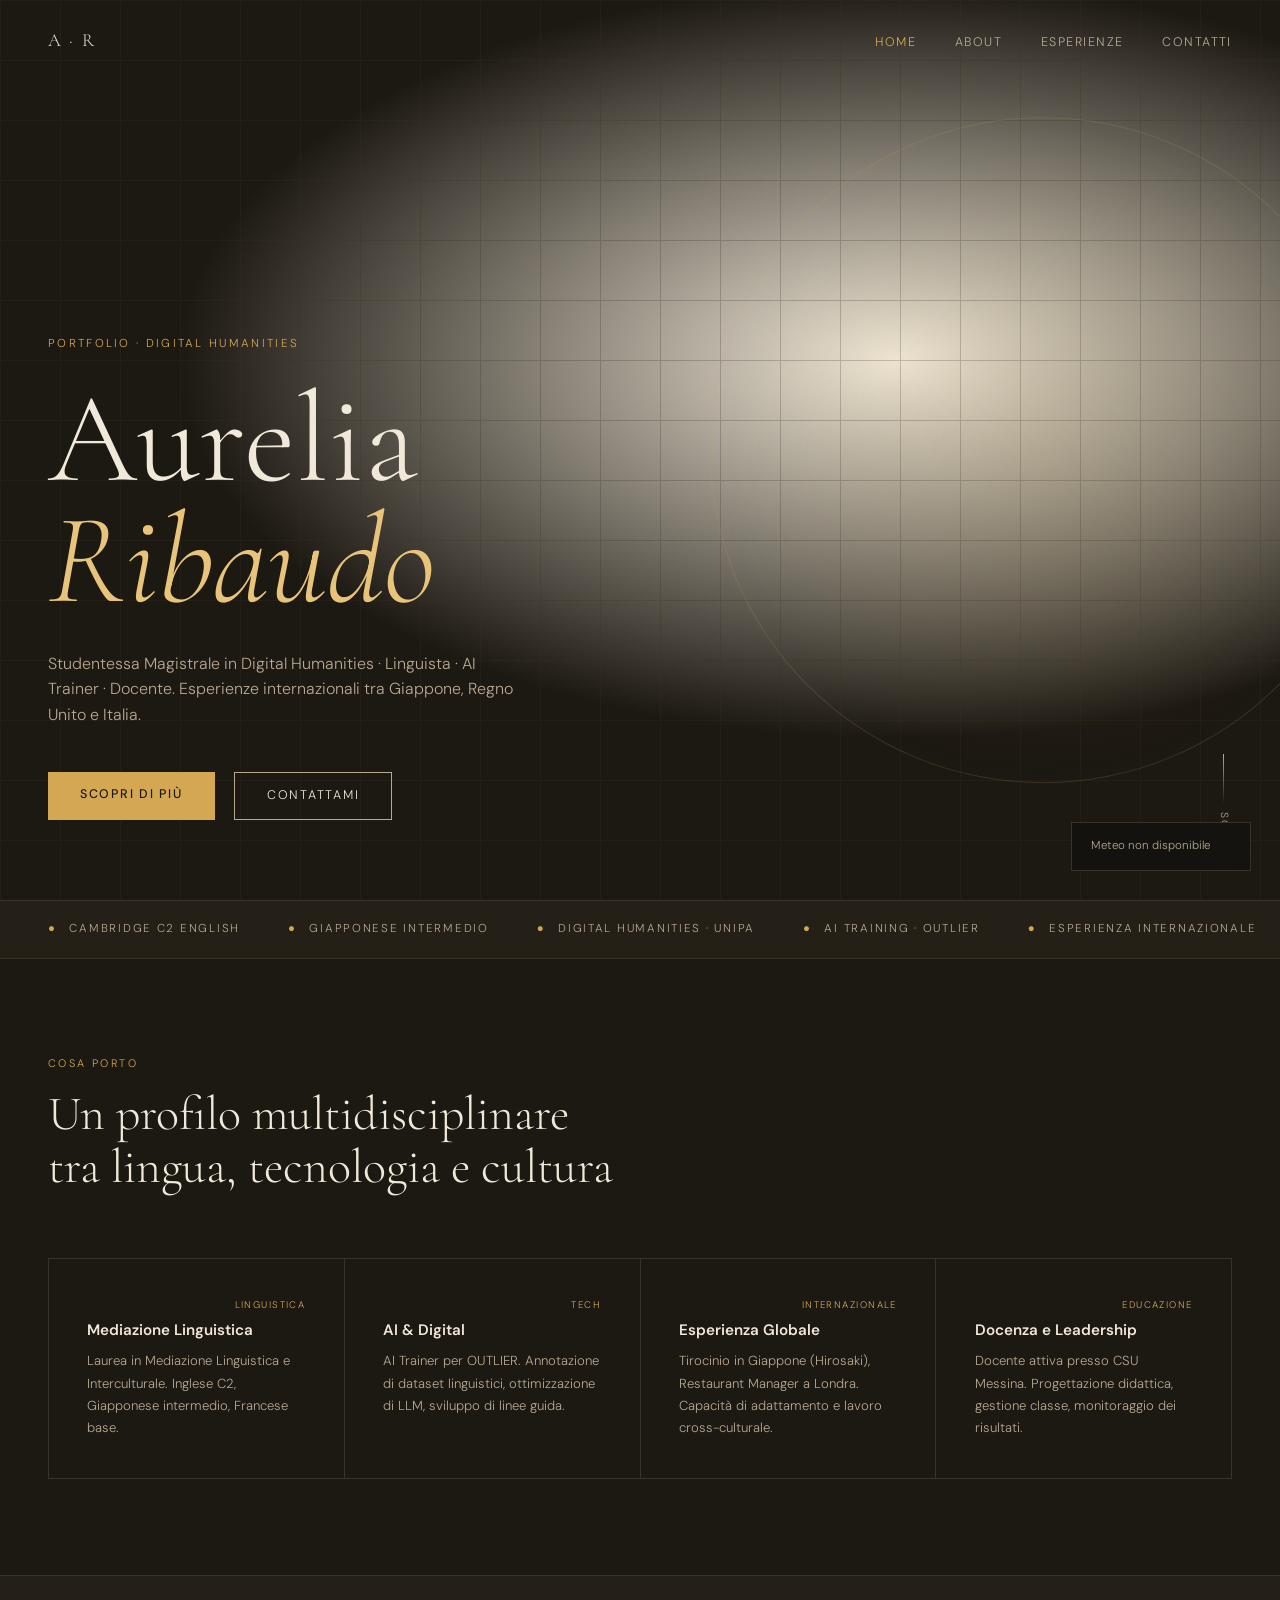
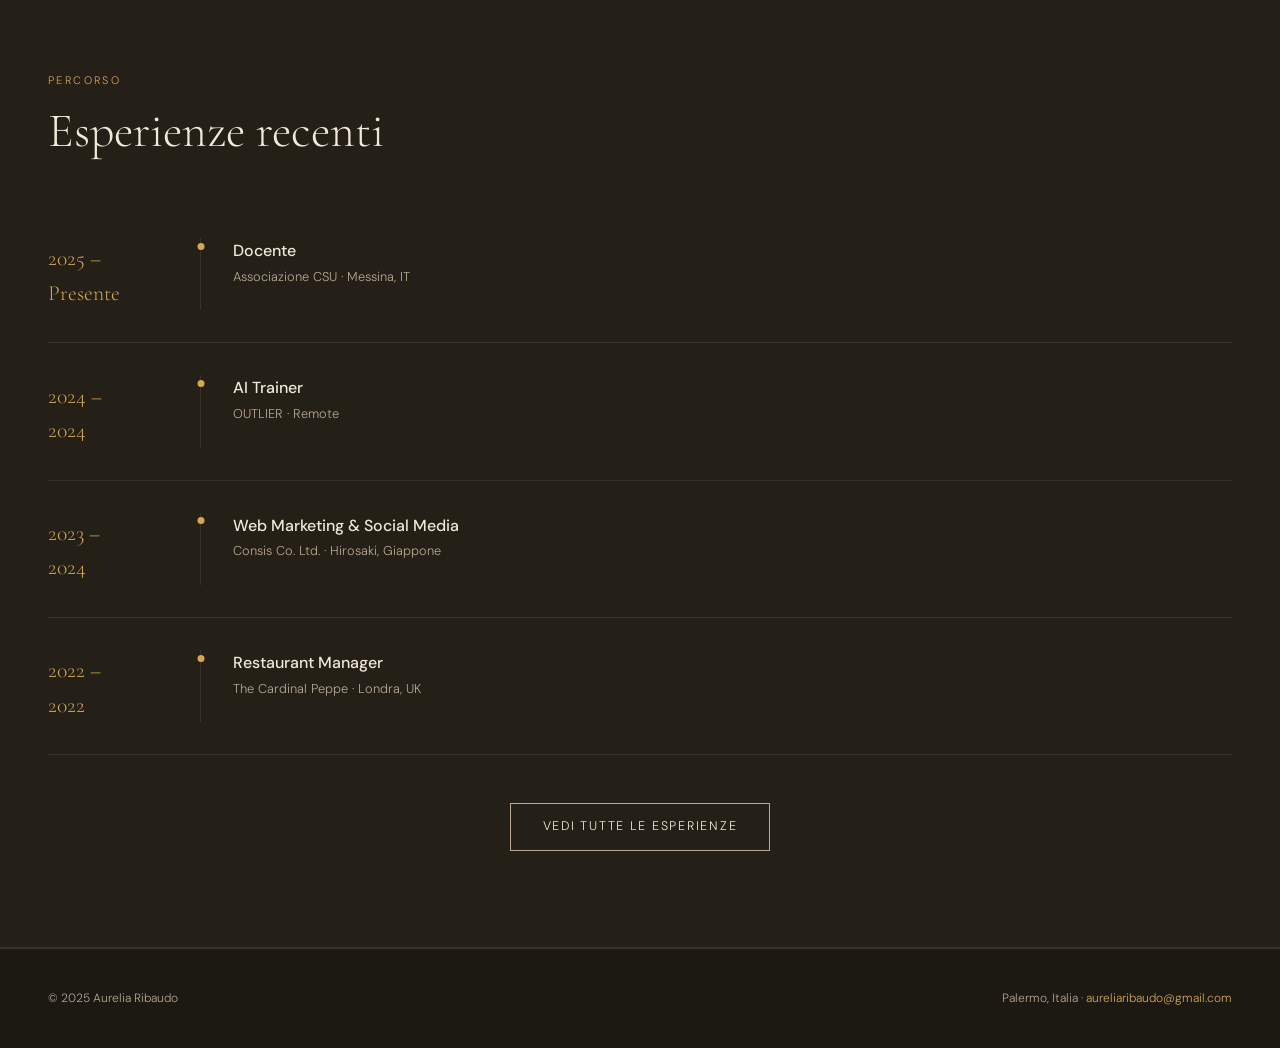
==== index.html @ a0e63a93 "Add files via upload" ====
<!DOCTYPE html>
<html lang="it">
<head>
  <meta charset="UTF-8" />
  <meta name="viewport" content="width=device-width, initial-scale=1.0" />
  <title>Aurelia Ribaudo — Portfolio</title>
  <link rel="preconnect" href="https://fonts.googleapis.com" />
  <link rel="preconnect" href="https://fonts.gstatic.com" crossorigin />
  <link href="https://fonts.googleapis.com/css2?family=Cormorant+Garamond:ital,wght@0,300;0,400;0,600;1,300;1,400&family=DM+Sans:wght@300;400;500&display=swap" rel="stylesheet" />
  <link rel="stylesheet" href="css/global.css" />
  <link rel="stylesheet" href="css/index.css" />
</head>
<body>

<!-- NAV -->
<nav id="main-nav">
  <a href="index.html" class="nav-logo">A · R</a>
  <ul class="nav-links">
    <li><a href="index.html" class="active">Home</a></li>
    <li><a href="about.html">About</a></li>
    <li><a href="projects.html">Esperienze</a></li>
    <li><a href="contact.html">Contatti</a></li>
  </ul>
</nav>

<!-- WEATHER WIDGET -->
<div id="weather-widget"></div>

<!-- HERO -->
<section class="hero">
  <div class="hero-bg"></div>
  <div class="hero-grid"></div>
  <div class="hero-circle"></div>
  <div class="hero-content">
    <p class="hero-tag">Portfolio · Digital Humanities</p>
    <h1 class="hero-name">Aurelia<br /><em>Ribaudo</em></h1>
    <p class="hero-sub">Studentessa Magistrale in Digital Humanities · Linguista · AI Trainer · Docente. Esperienze internazionali tra Giappone, Regno Unito e Italia.</p>
    <div class="hero-cta">
      <a href="about.html" class="btn btn-primary">Scopri di più</a>
      <a href="contact.html" class="btn btn-outline">Contattami</a>
    </div>
  </div>
  <div class="hero-scroll">
    <div class="scroll-line"></div>
    <span>Scroll</span>
  </div>
</section>

<!-- STRIP -->
<div class="strip">
  <p class="strip-item"><span>●</span> Cambridge C2 English</p>
  <p class="strip-item"><span>●</span> Giapponese Intermedio</p>
  <p class="strip-item"><span>●</span> Digital Humanities · UniPa</p>
  <p class="strip-item"><span>●</span> AI Training · OUTLIER</p>
  <p class="strip-item"><span>●</span> Esperienza Internazionale</p>
  <p class="strip-item"><span>●</span> Web Marketing · Giappone</p>
</div>

<!-- FEATURES -->
<section class="features-section">
  <div class="features">
    <p class="section-label">Cosa porto</p>
    <h2 class="section-title">Un profilo multidisciplinare<br />tra lingua, tecnologia e cultura</h2>
    <div class="features-grid">
      <div class="feature-card">
        <p class="feature-num"></p>
        <p class="feature-tag">Linguistica</p>
        <h3 class="feature-title">Mediazione Linguistica</h3>
        <p class="feature-text">Laurea in Mediazione Linguistica e Interculturale. Inglese C2, Giapponese intermedio, Francese base.</p>
      </div>
      <div class="feature-card">
        <p class="feature-num"></p>
        <p class="feature-tag">Tech</p>
        <h3 class="feature-title">AI &amp; Digital</h3>
        <p class="feature-text">AI Trainer per OUTLIER. Annotazione di dataset linguistici, ottimizzazione di LLM, sviluppo di linee guida.</p>
      </div>
      <div class="feature-card">
        <p class="feature-num"></p>
        <p class="feature-tag">Internazionale</p>
        <h3 class="feature-title">Esperienza Globale</h3>
        <p class="feature-text">Tirocinio in Giappone (Hirosaki), Restaurant Manager a Londra. Capacità di adattamento e lavoro cross-culturale.</p>
      </div>
      <div class="feature-card">
        <p class="feature-num"></p>
        <p class="feature-tag">Educazione</p>
        <h3 class="feature-title">Docenza e Leadership</h3>
        <p class="feature-text">Docente attiva presso CSU Messina. Progettazione didattica, gestione classe, monitoraggio dei risultati.</p>
      </div>
    </div>
  </div>
</section>

<!-- TIMELINE PREVIEW -->
<section class="timeline-section">
  <div class="timeline-preview">
    <p class="section-label">Percorso</p>
    <h2 class="section-title">Esperienze recenti</h2>
    <div class="timeline-items">
      <div class="tl-item">
        <p class="tl-date">2025 –<br />Presente</p>
        <div class="tl-line"></div>
        <div class="tl-body">
          <p class="tl-role">Docente</p>
          <p class="tl-company">Associazione CSU · Messina, IT</p>
        </div>
      </div>
      <div class="tl-item">
        <p class="tl-date">2024 –<br />2024</p>
        <div class="tl-line"></div>
        <div class="tl-body">
          <p class="tl-role">AI Trainer</p>
          <p class="tl-company">OUTLIER · Remote</p>
        </div>
      </div>
      <div class="tl-item">
        <p class="tl-date">2023 –<br />2024</p>
        <div class="tl-line"></div>
        <div class="tl-body">
          <p class="tl-role">Web Marketing &amp; Social Media</p>
          <p class="tl-company">Consis Co. Ltd. · Hirosaki, Giappone</p>
        </div>
      </div>
      <div class="tl-item">
        <p class="tl-date">2022 –<br />2022</p>
        <div class="tl-line"></div>
        <div class="tl-body">
          <p class="tl-role">Restaurant Manager</p>
          <p class="tl-company">The Cardinal Peppe · Londra, UK</p>
        </div>
      </div>
    </div>
    <div class="cta-center">
      <a href="projects.html" class="btn btn-outline">Vedi tutte le esperienze</a>
    </div>
  </div>
</section>

<!-- FOOTER -->
<footer>
  <span>© 2025 Aurelia Ribaudo</span>
  <span>Palermo, Italia · <a href="mailto:aureliaribaudo@gmail.com">aureliaribaudo@gmail.com</a></span>
</footer>

<script src="js/nav.js"></script>
<script src="js/weather.js"></script>
<script src="js/index.js"></script>
</body>
</html>
---- css/global.css ----
/* ── RESET & ROOT ── */
*, *::before, *::after { box-sizing: border-box; margin: 0; padding: 0; }

:root {
  --bg:          #1c1812;          /* sfondo bruno scuro ma non nero */
  --surface:     #241f17;          /* superfici leggermente più chiare */
  --border:      #3a3228;          /* bordi visibili */
  --cream:       #f0e8d8;          /* testo principale: crema chiara, alto contrasto */
  --muted:       #b8a890;          /* testo secondario: leggibile, non troppo fioco */
  --gold:        #d4a853;          /* accento oro vivo */
  --gold-light:  #e8c47a;          /* accento dorato più luminoso */
}

html { scroll-behavior: smooth; }

body {
  background: var(--bg);
  color: var(--cream);
  font-family: 'DM Sans', sans-serif;
  font-weight: 300;
  line-height: 1.6;
  overflow-x: hidden;
}

/* ── NAV ── */
nav {
  position: fixed; top: 0; left: 0; width: 100%; z-index: 100;
  display: flex; align-items: center; justify-content: space-between;
  padding: 1.6rem 3rem;
  border-bottom: 1px solid transparent;
  transition: border-color .4s, background .4s;
}
nav.scrolled {
  background: rgba(12,11,9,.92);
  backdrop-filter: blur(12px);
  border-color: var(--border);
}
nav.solid {
  background: rgba(12,11,9,.92);
  backdrop-filter: blur(12px);
  border-color: var(--border);
}
.nav-logo {
  font-family: 'Cormorant Garamond', serif;
  font-size: 1.15rem; font-weight: 300;
  letter-spacing: .12em; color: var(--cream);
  text-decoration: none;
}
.nav-links { display: flex; gap: 2.4rem; list-style: none; }
.nav-links a {
  color: var(--muted); text-decoration: none;
  font-size: .78rem; letter-spacing: .12em; text-transform: uppercase;
  transition: color .3s;
}
.nav-links a:hover, .nav-links a.active { color: var(--gold); }

/* ── PAGE HEADER ── */
.page-header {
  padding: 9rem 3rem 4rem;
  border-bottom: 1px solid var(--border);
  position: relative; overflow: hidden;
}
.page-header::before {
  position: absolute; right: -1rem; top: 50%; transform: translateY(-50%);
  font-family: 'Cormorant Garamond', serif; font-size: 14vw; font-weight: 300;
  color: #c4a35a06; line-height: 1; pointer-events: none; white-space: nowrap;
}
.label {
  font-size: .68rem; letter-spacing: .22em;
  text-transform: uppercase; color: var(--gold); margin-bottom: 1rem;
}
.page-header h1 {
  font-family: 'Cormorant Garamond', serif;
  font-size: clamp(2.5rem, 7vw, 5.5rem);
  font-weight: 300; line-height: 1.05;
}
.page-header h1 em { font-style: italic; color: var(--gold-light); }
.page-header p { margin-top: 1rem; font-size: .95rem; color: var(--muted); max-width: 480px; }

/* ── SHARED SECTION UTILS ── */
.section-label {
  font-size: .68rem; letter-spacing: .22em;
  text-transform: uppercase; color: var(--gold); margin-bottom: 1rem;
}
.section-title {
  font-family: 'Cormorant Garamond', serif;
  font-size: clamp(1.8rem, 4vw, 3rem);
  font-weight: 300; line-height: 1.1;
}

/* ── BUTTONS ── */
.btn {
  display: inline-block; text-decoration: none;
  padding: .8rem 2rem; font-size: .78rem;
  letter-spacing: .14em; text-transform: uppercase;
  transition: all .3s;
}
.btn-primary { background: var(--gold); color: var(--bg); font-weight: 500; }
.btn-primary:hover { background: var(--gold-light); }
.btn-outline { border: 1px solid var(--muted); color: var(--cream); }
.btn-outline:hover { border-color: var(--gold); color: var(--gold); }

/* ── FOOTER ── */
footer {
  border-top: 1px solid var(--border);
  padding: 2.5rem 3rem;
  display: flex; justify-content: space-between; align-items: center;
  font-size: .75rem; color: var(--muted);
}
footer a { color: var(--gold); text-decoration: none; }

/* ── ANIMATE UTILITY ── */
.animate {
  opacity: 0; transform: translateY(20px);
  transition: opacity .7s, transform .7s;
}
.animate.visible { opacity: 1; transform: translateY(0); }

/* ── WEATHER WIDGET ── */
#weather-widget {
  position: fixed; bottom: 1.8rem; right: 1.8rem; z-index: 200;
  background: rgba(20, 19, 16, .92);
  backdrop-filter: blur(14px);
  border: 1px solid var(--border);
  padding: .9rem 1.2rem;
  display: flex; align-items: center; gap: .9rem;
  min-width: 180px;
  opacity: 0; transform: translateY(10px);
  transition: opacity .5s, transform .5s, border-color .3s;
  cursor: default;
}
#weather-widget.loaded { opacity: 1; transform: translateY(0); }
#weather-widget:hover { border-color: var(--gold); }
.weather-icon { font-size: 1.5rem; line-height: 1; flex-shrink: 0; }
.weather-body { display: flex; flex-direction: column; gap: .05rem; }
.weather-temp {
  font-family: 'Cormorant Garamond', serif;
  font-size: 1.3rem; font-weight: 300; color: var(--cream); line-height: 1;
}
.weather-desc {
  font-size: .68rem; letter-spacing: .08em; text-transform: uppercase;
  color: var(--muted);
}
.weather-loc {
  font-size: .65rem; color: #cfcecb; letter-spacing: .06em;
}
.weather-error { font-size: .72rem; color: var(--muted); }

/* ── ANIMATIONS ── */
@keyframes fadeUp { from { opacity: 0; transform: translateY(24px); } to { opacity: 1; transform: translateY(0); } }
@keyframes fadeIn { from { opacity: 0; } to { opacity: 1; } }
@keyframes pulse { 0%,100% { opacity: 1; } 50% { opacity: .3; } }

/* ── RESPONSIVE ── */
@media (max-width: 768px) {
  nav { padding: 1.2rem 1.5rem; }
  .page-header { padding: 7rem 1.5rem 3rem; }
  footer { flex-direction: column; gap: 1rem; text-align: center; padding: 2rem 1.5rem; }
  #weather-widget { bottom: 1rem; right: 1rem; padding: .7rem .9rem; min-width: 0; }
}
---- css/index.css ----
/* ── VARIABILI PALETTE MEDIA (beige scuro / contrasto alto) ── */
:root {
  --bg:          #1c1812;          /* sfondo bruno scuro ma non nero */
  --surface:     #241f17;          /* superfici leggermente più chiare */
  --border:      #3a3228;          /* bordi visibili */
  --cream:       #f0e8d8;          /* testo principale: crema chiara, alto contrasto */
  --muted:       #b8a890;          /* testo secondario: leggibile, non troppo fioco */
  --gold:        #d4a853;          /* accento oro vivo */
  --gold-light:  #e8c47a;          /* accento dorato più luminoso */
}
/* ── HERO ── */
.hero {
  min-height: 100vh;
  display: flex; flex-direction: column; justify-content: flex-end;
  padding: 0 3rem 5rem;
  position: relative; overflow: hidden;
}
.hero-bg {
  position: absolute; inset: 0;
  background: radial-gradient(ellipse 80% 60% at 70% 40%, #f0e8d8 0%, var(--bg) 70%);
}
.hero-grid {
  position: absolute; inset: 0;
  background-image:
    linear-gradient(var(--border) 1px, transparent 1px),
    linear-gradient(90deg, var(--border) 1px, transparent 1px);
  background-size: 60px 60px;
  opacity: .25;
}
.hero-circle {
  position: absolute; right: -6rem; top: 50%; transform: translateY(-50%);
  width: 52vw; height: 52vw; max-width: 700px; max-height: 700px;
  border-radius: 50%;
  background: radial-gradient(circle, #c4a35a22 0%, transparent 70%);
  border: 1px solid #c4a35a30;
}
.hero-content { position: relative; z-index: 2; max-width: 820px; }

.hero-tag {
  display: inline-block;
  font-size: .72rem; letter-spacing: .2em; text-transform: uppercase;
  color: var(--gold); margin-bottom: 1.6rem;
  opacity: 0; animation: fadeUp .8s .2s forwards;
}
.hero-name {
  font-family: 'Cormorant Garamond', serif;
  font-size: clamp(3.5rem, 10vw, 8rem);
  font-weight: 300; line-height: .95; color: var(--cream);
  opacity: 0; animation: fadeUp .9s .4s forwards;
}
.hero-name em { font-style: italic; color: var(--gold-light); }
.hero-sub {
  margin-top: 1.8rem; font-size: 1rem; color: var(--muted); max-width: 480px;
  opacity: 0; animation: fadeUp .9s .6s forwards;
}
.hero-cta {
  margin-top: 2.8rem; display: flex; gap: 1.2rem; flex-wrap: wrap;
  opacity: 0; animation: fadeUp .9s .8s forwards;
}
.hero-scroll {
  position: absolute; bottom: 2.5rem; right: 3rem; z-index: 2;
  display: flex; flex-direction: column; align-items: center; gap: .5rem;
  opacity: 0; animation: fadeIn 1s 1.2s forwards;
}
.hero-scroll span {
  font-size: .65rem; letter-spacing: .18em; text-transform: uppercase;
  color: var(--muted); writing-mode: vertical-rl;
}
.scroll-line {
  width: 1px; height: 50px;
  background: linear-gradient(to bottom, var(--gold), transparent);
  animation: scrollPulse 2s infinite;
}
@keyframes scrollPulse { 0%,100% { opacity: .3; } 50% { opacity: 1; } }


/* ── STRIP ── */
.strip {
  border-top: 1px solid var(--border); border-bottom: 1px solid var(--border);
  padding: 1.2rem 3rem;
  display: flex; gap: 3rem; overflow: hidden;
  background: var(--surface);
}
.strip-item { white-space: nowrap; font-size: .72rem; letter-spacing: .15em; text-transform: uppercase; color: var(--muted); }
.strip-item span { color: var(--gold); margin-right: .5rem; }


/* ── FEATURES ── */
.features-section { padding: 6rem 3rem; background: var(--bg); }
.features { max-width: 1200px; margin: 0 auto; }
.features-grid {
  display: grid; grid-template-columns: repeat(auto-fit, minmax(240px, 1fr));
  gap: 1px; margin-top: 4rem;
  border: 1px solid var(--border);
  background: var(--border);  /* fa sembrare i gap come linee */
}
.feature-card {
  padding: 2.4rem;
  background: var(--bg);
  position: relative; overflow: hidden; transition: background .3s;
}
.feature-card:hover { background: var(--surface); }
.feature-num {
  font-family: 'Cormorant Garamond', serif;
  font-size: 3rem; color: #c2bcbc; font-weight: 300; line-height: 1; margin-bottom: .8rem;
}
.feature-title { font-size: .95rem; font-weight: 600; color: var(--cream); margin-bottom: .5rem;padding-top:0.5rem; }
.feature-text { font-size: .82rem; color: var(--muted); line-height: 1.7; }
.feature-tag { position: absolute; top: 2.4rem; right: 2.4rem; font-size: .6rem; letter-spacing: .15em; text-transform: uppercase; color: var(--gold); }


/* ── TIMELINE PREVIEW ── */
.timeline-section {
  padding: 6rem 3rem;
  background: var(--surface);
  border-top: 1px solid var(--border);
  border-bottom: 1px solid var(--border);
}
.timeline-preview { max-width: 1200px; margin: 0 auto; }
.timeline-items { margin-top: 3rem; }
.tl-item {
  display: grid; grid-template-columns: 120px 1px 1fr;
  gap: 0 2rem; padding: 2rem 0;
  border-bottom: 1px solid var(--border);
  opacity: 0; transform: translateX(-20px);
  transition: opacity .6s, transform .6s;
}
.tl-item.visible { opacity: 1; transform: translateX(0); }
.tl-date { font-family: 'Cormorant Garamond', serif; font-size: 1.35rem; color: var(--gold); padding-top: .2rem; }
.tl-line { background: var(--border); position: relative; }
.tl-line::before {
  content: ''; position: absolute; top: .3rem; left: 50%; transform: translateX(-50%);
  width: 7px; height: 7px; border-radius: 50%; background: var(--gold);
}
.tl-role { font-size: 1rem; font-weight: 500; color: var(--cream); }
.tl-company { font-size: .8rem; color: var(--muted); margin-top: .2rem; }
.cta-center { text-align: center; margin-top: 3rem; }


/* ── RESPONSIVE ── */
@media (max-width: 768px) {
  .hero { padding: 0 1.5rem 4rem; }
  .strip { padding: 1rem 1.5rem; }
  .features-section { padding: 4rem 1.5rem; }
  .timeline-section { padding: 4rem 1.5rem; }
  .tl-item { grid-template-columns: 80px 1px 1fr; }
}
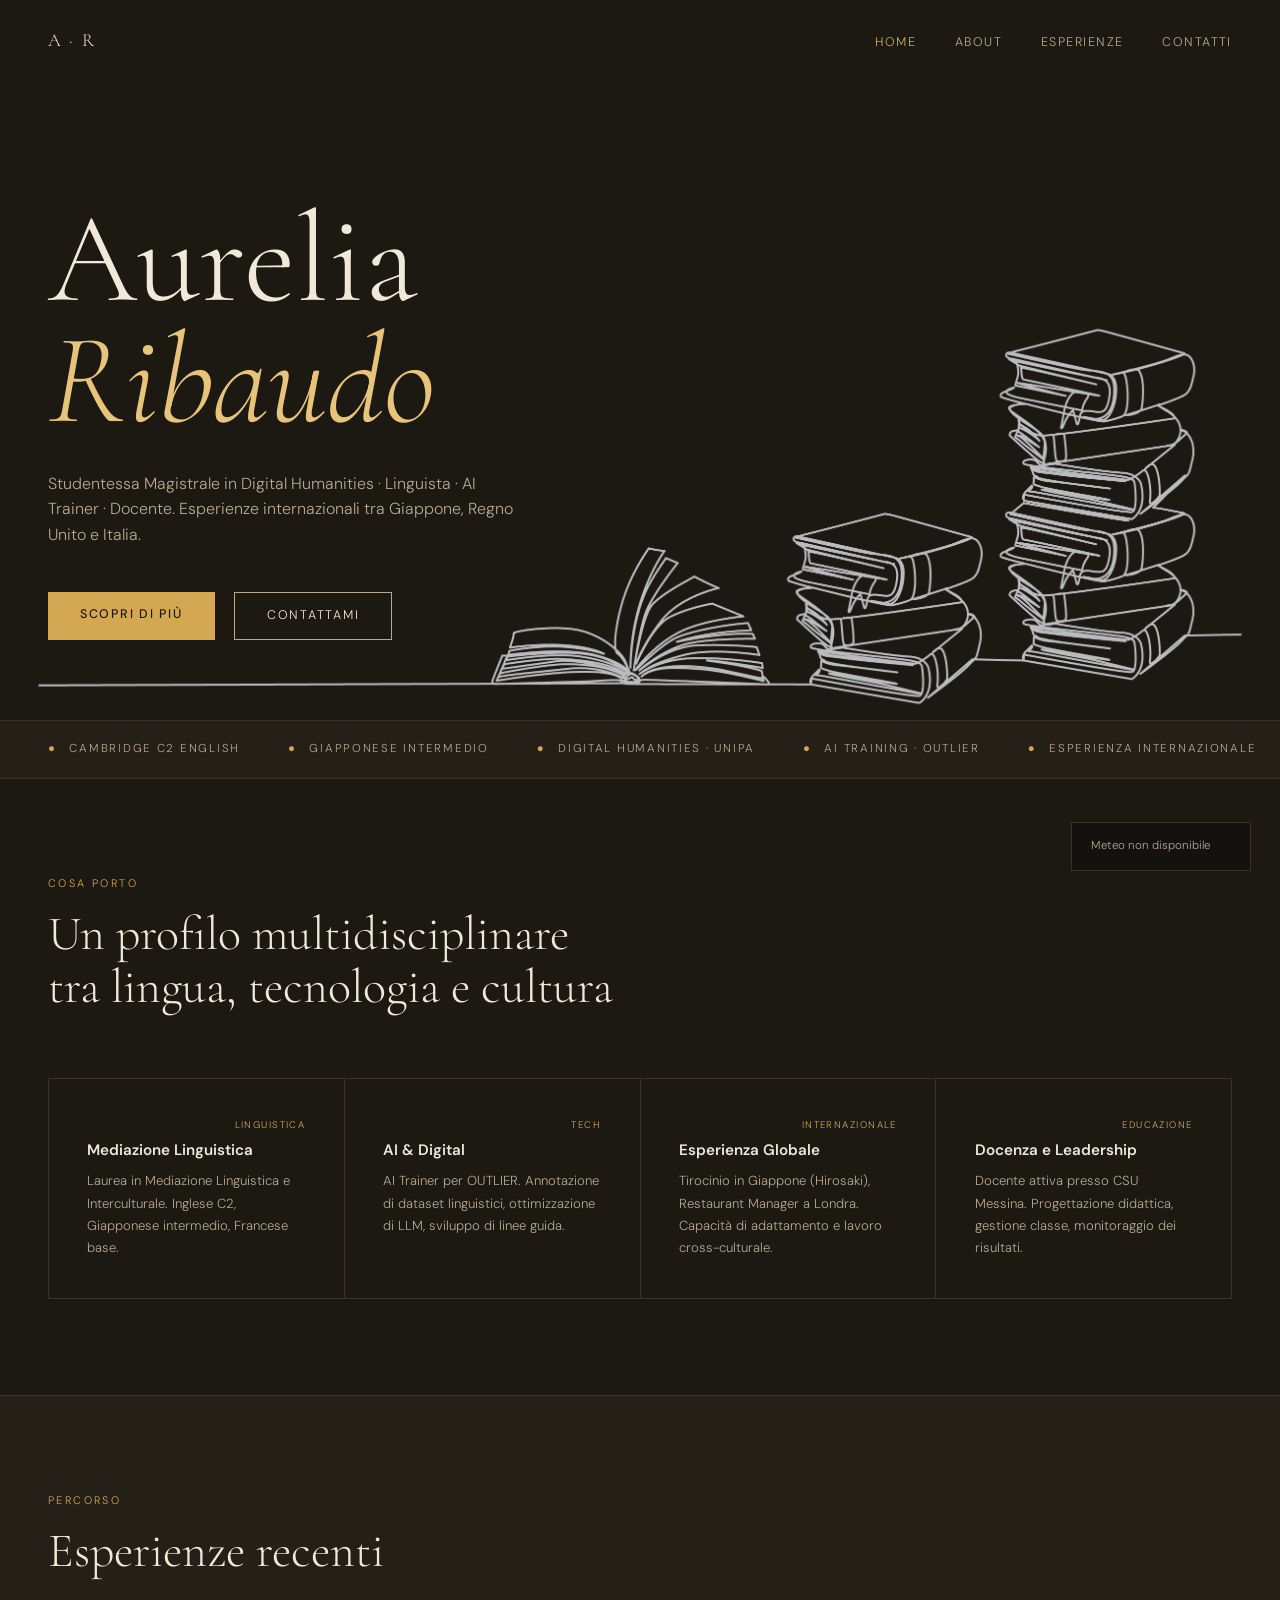
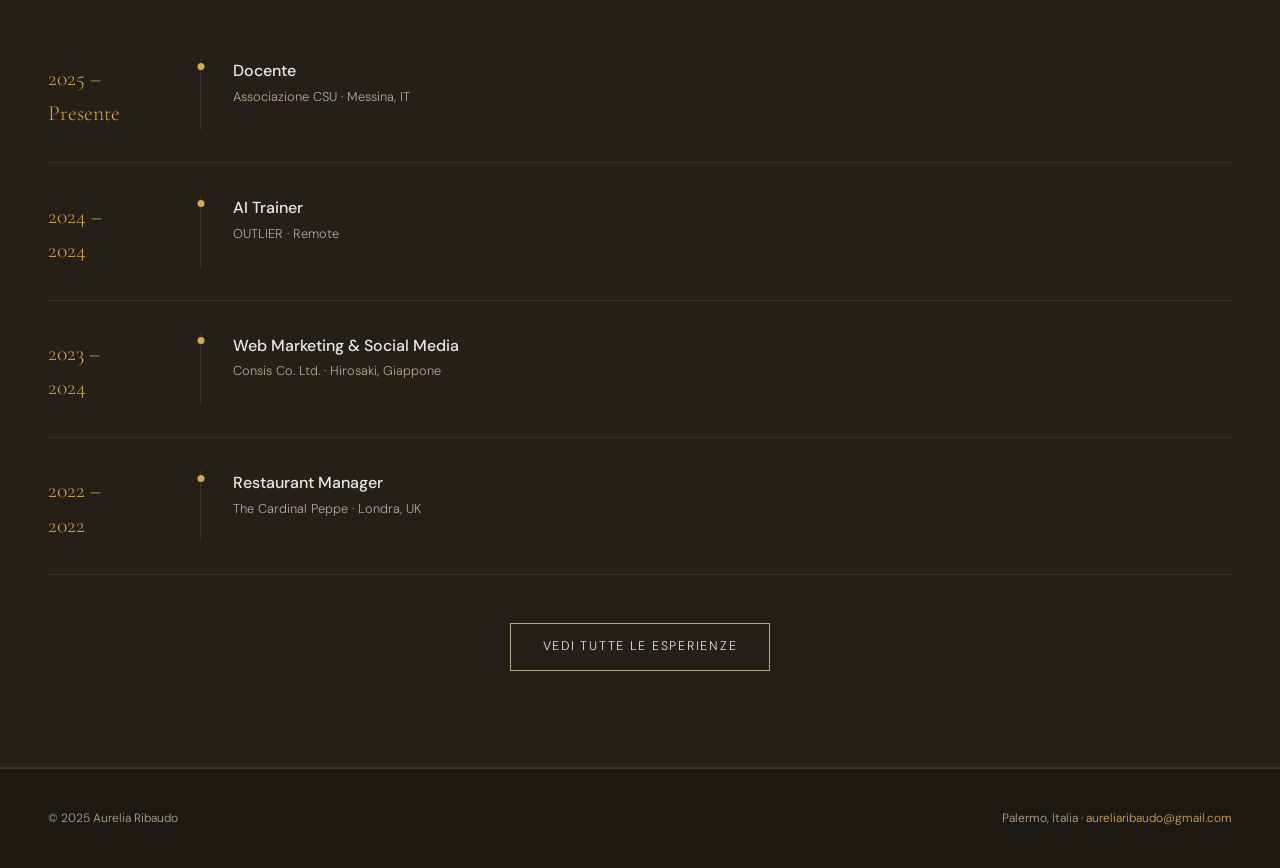
==== commit fc3a8863: "Add files via upload" ====
--- a/index.html
+++ b/index.html
@@ -3,7 +3,7 @@
 <head>
   <meta charset="UTF-8" />
   <meta name="viewport" content="width=device-width, initial-scale=1.0" />
-  <title>Aurelia Ribaudo — Portfolio</title>
+  <title>Aurelia Ribaudo — Portfolio </title>
   <link rel="preconnect" href="https://fonts.googleapis.com" />
   <link rel="preconnect" href="https://fonts.gstatic.com" crossorigin />
   <link href="https://fonts.googleapis.com/css2?family=Cormorant+Garamond:ital,wght@0,300;0,400;0,600;1,300;1,400&family=DM+Sans:wght@300;400;500&display=swap" rel="stylesheet" />
@@ -32,7 +32,6 @@
   <div class="hero-grid"></div>
   <div class="hero-circle"></div>
   <div class="hero-content">
-    <p class="hero-tag">Portfolio · Digital Humanities</p>
     <h1 class="hero-name">Aurelia<br /><em>Ribaudo</em></h1>
     <p class="hero-sub">Studentessa Magistrale in Digital Humanities · Linguista · AI Trainer · Docente. Esperienze internazionali tra Giappone, Regno Unito e Italia.</p>
     <div class="hero-cta">
@@ -40,10 +39,7 @@
       <a href="contact.html" class="btn btn-outline">Contattami</a>
     </div>
   </div>
-  <div class="hero-scroll">
-    <div class="scroll-line"></div>
-    <span>Scroll</span>
-  </div>
+  
 </section>
 
 <!-- STRIP -->
--- a/css/index.css
+++ b/css/index.css
@@ -10,30 +10,21 @@
 }
 /* ── HERO ── */
 .hero {
-  min-height: 100vh;
+  min-height: 80vh;
   display: flex; flex-direction: column; justify-content: flex-end;
   padding: 0 3rem 5rem;
   position: relative; overflow: hidden;
 }
 .hero-bg {
   position: absolute; inset: 0;
-  background: radial-gradient(ellipse 80% 60% at 70% 40%, #f0e8d8 0%, var(--bg) 70%);
+  background-image: url(../images/libri.png);
+  background-position: bottom;
+  background-size: contain;
+  background-repeat: no-repeat;
+  opacity: 0.8;
+  mix-blend-mode: difference;
 }
-.hero-grid {
-  position: absolute; inset: 0;
-  background-image:
-    linear-gradient(var(--border) 1px, transparent 1px),
-    linear-gradient(90deg, var(--border) 1px, transparent 1px);
-  background-size: 60px 60px;
-  opacity: .25;
-}
-.hero-circle {
-  position: absolute; right: -6rem; top: 50%; transform: translateY(-50%);
-  width: 52vw; height: 52vw; max-width: 700px; max-height: 700px;
-  border-radius: 50%;
-  background: radial-gradient(circle, #c4a35a22 0%, transparent 70%);
-  border: 1px solid #c4a35a30;
-}
+
 .hero-content { position: relative; z-index: 2; max-width: 820px; }
 
 .hero-tag {
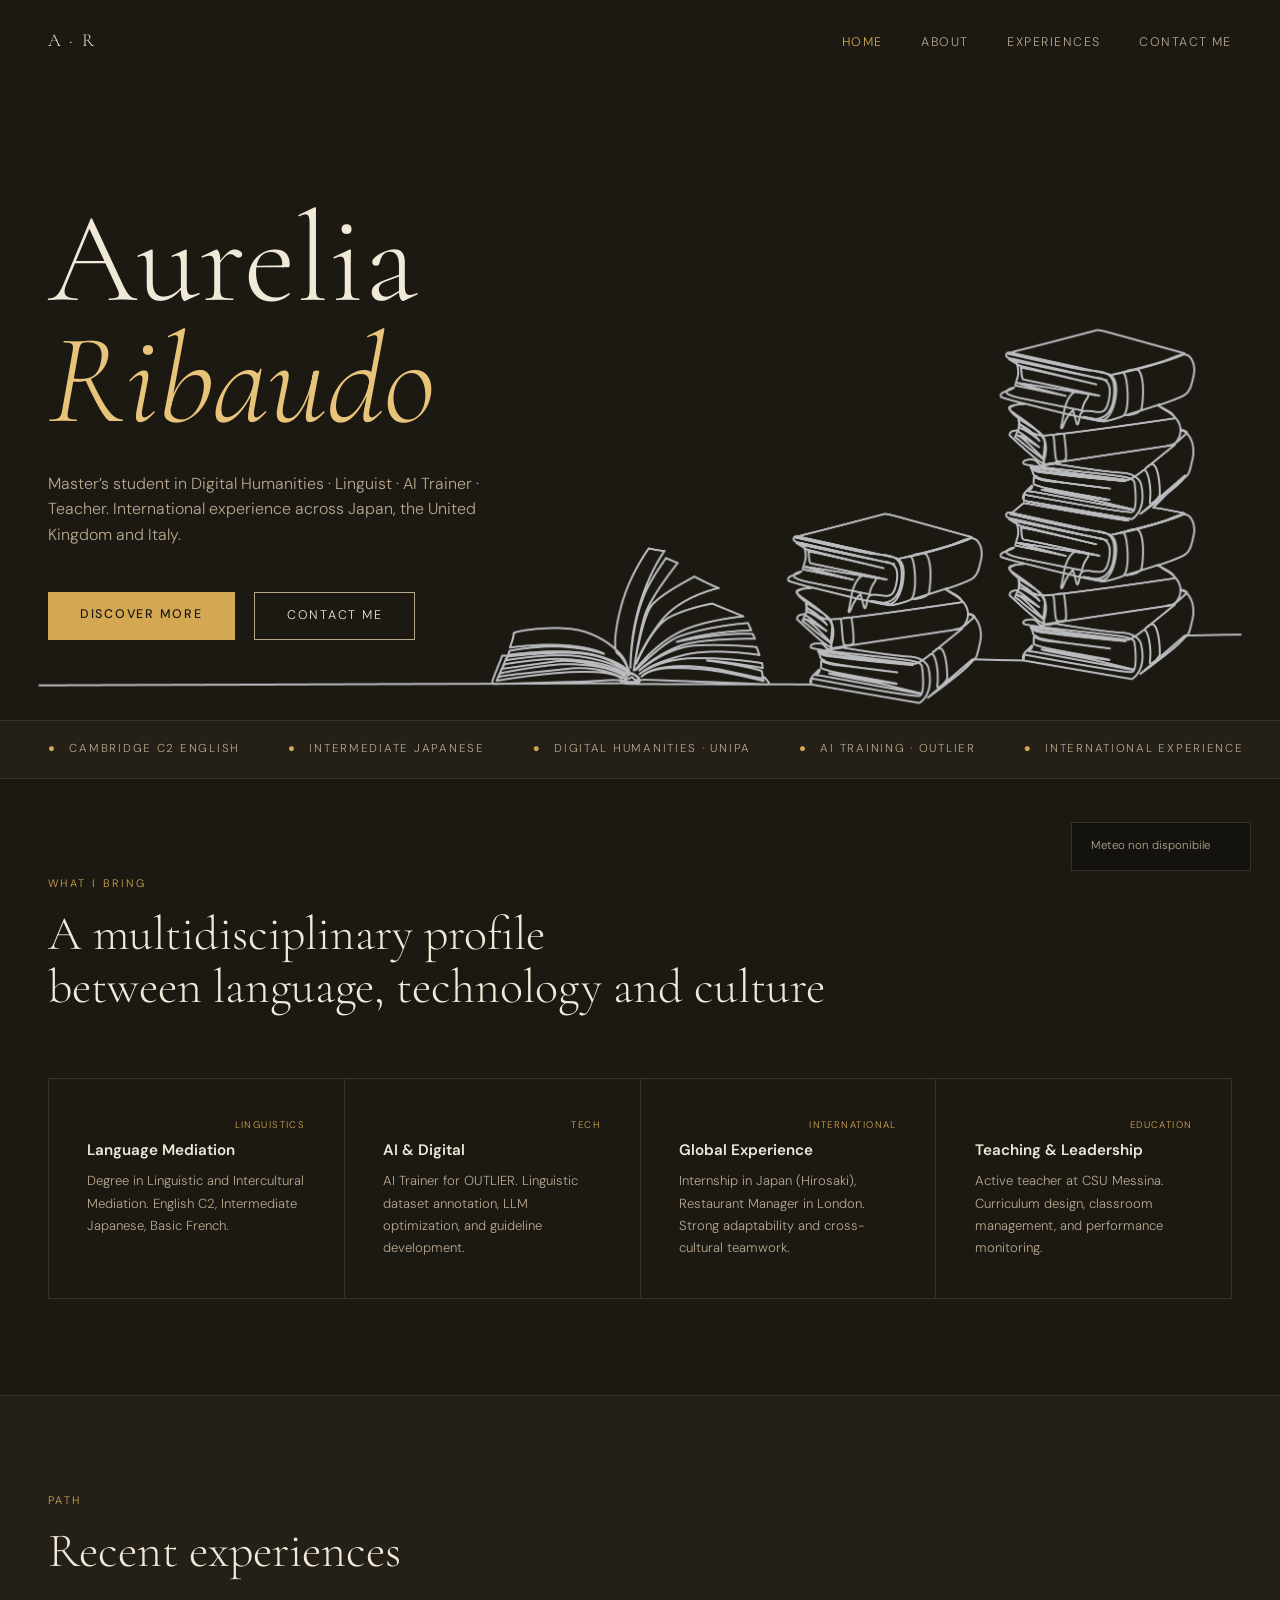
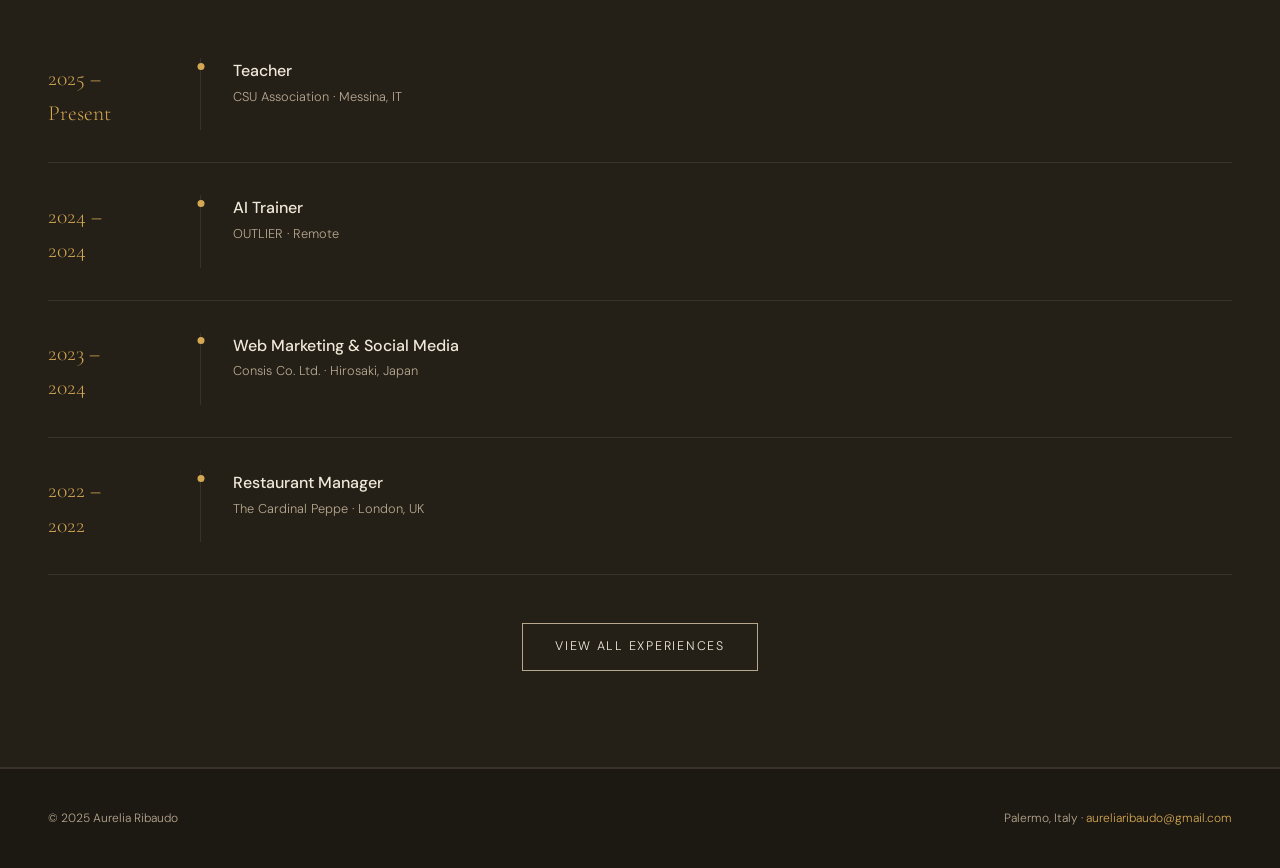
==== commit 82dbf789: "Add files via upload" ====
--- a/index.html
+++ b/index.html
@@ -1,9 +1,9 @@
 <!DOCTYPE html>
-<html lang="it">
+<html lang="en">
 <head>
   <meta charset="UTF-8" />
   <meta name="viewport" content="width=device-width, initial-scale=1.0" />
-  <title>Aurelia Ribaudo — Portfolio </title>
+  <title>Aurelia Ribaudo — Portfolio</title>
   <link rel="preconnect" href="https://fonts.googleapis.com" />
   <link rel="preconnect" href="https://fonts.gstatic.com" crossorigin />
   <link href="https://fonts.googleapis.com/css2?family=Cormorant+Garamond:ital,wght@0,300;0,400;0,600;1,300;1,400&family=DM+Sans:wght@300;400;500&display=swap" rel="stylesheet" />
@@ -18,8 +18,8 @@
   <ul class="nav-links">
     <li><a href="index.html" class="active">Home</a></li>
     <li><a href="about.html">About</a></li>
-    <li><a href="projects.html">Esperienze</a></li>
-    <li><a href="contact.html">Contatti</a></li>
+    <li><a href="projects.html">Experiences</a></li>
+    <li><a href="contact.html">Contact me</a></li>
   </ul>
 </nav>
 
@@ -33,10 +33,10 @@
   <div class="hero-circle"></div>
   <div class="hero-content">
     <h1 class="hero-name">Aurelia<br /><em>Ribaudo</em></h1>
-    <p class="hero-sub">Studentessa Magistrale in Digital Humanities · Linguista · AI Trainer · Docente. Esperienze internazionali tra Giappone, Regno Unito e Italia.</p>
+    <p class="hero-sub">Master’s student in Digital Humanities · Linguist · AI Trainer · Teacher. International experience across Japan, the United Kingdom and Italy.</p>
     <div class="hero-cta">
-      <a href="about.html" class="btn btn-primary">Scopri di più</a>
-      <a href="contact.html" class="btn btn-outline">Contattami</a>
+      <a href="about.html" class="btn btn-primary">Discover more</a>
+      <a href="contact.html" class="btn btn-outline">Contact me</a>
     </div>
   </div>
   
@@ -45,42 +45,42 @@
 <!-- STRIP -->
 <div class="strip">
   <p class="strip-item"><span>●</span> Cambridge C2 English</p>
-  <p class="strip-item"><span>●</span> Giapponese Intermedio</p>
+  <p class="strip-item"><span>●</span> Intermediate Japanese</p>
   <p class="strip-item"><span>●</span> Digital Humanities · UniPa</p>
   <p class="strip-item"><span>●</span> AI Training · OUTLIER</p>
-  <p class="strip-item"><span>●</span> Esperienza Internazionale</p>
-  <p class="strip-item"><span>●</span> Web Marketing · Giappone</p>
+  <p class="strip-item"><span>●</span> International Experience</p>
+  <p class="strip-item"><span>●</span> Web Marketing · Japan</p>
 </div>
 
 <!-- FEATURES -->
 <section class="features-section">
   <div class="features">
-    <p class="section-label">Cosa porto</p>
-    <h2 class="section-title">Un profilo multidisciplinare<br />tra lingua, tecnologia e cultura</h2>
+    <p class="section-label">What I bring</p>
+    <h2 class="section-title">A multidisciplinary profile<br />between language, technology and culture</h2>
     <div class="features-grid">
       <div class="feature-card">
         <p class="feature-num"></p>
-        <p class="feature-tag">Linguistica</p>
-        <h3 class="feature-title">Mediazione Linguistica</h3>
-        <p class="feature-text">Laurea in Mediazione Linguistica e Interculturale. Inglese C2, Giapponese intermedio, Francese base.</p>
+        <p class="feature-tag">Linguistics</p>
+        <h3 class="feature-title">Language Mediation</h3>
+        <p class="feature-text">Degree in Linguistic and Intercultural Mediation. English C2, Intermediate Japanese, Basic French.</p>
       </div>
       <div class="feature-card">
         <p class="feature-num"></p>
         <p class="feature-tag">Tech</p>
         <h3 class="feature-title">AI &amp; Digital</h3>
-        <p class="feature-text">AI Trainer per OUTLIER. Annotazione di dataset linguistici, ottimizzazione di LLM, sviluppo di linee guida.</p>
+        <p class="feature-text">AI Trainer for OUTLIER. Linguistic dataset annotation, LLM optimization, and guideline development.</p>
       </div>
       <div class="feature-card">
         <p class="feature-num"></p>
-        <p class="feature-tag">Internazionale</p>
-        <h3 class="feature-title">Esperienza Globale</h3>
-        <p class="feature-text">Tirocinio in Giappone (Hirosaki), Restaurant Manager a Londra. Capacità di adattamento e lavoro cross-culturale.</p>
+        <p class="feature-tag">International</p>
+        <h3 class="feature-title">Global Experience</h3>
+        <p class="feature-text">Internship in Japan (Hirosaki), Restaurant Manager in London. Strong adaptability and cross-cultural teamwork.</p>
       </div>
       <div class="feature-card">
         <p class="feature-num"></p>
-        <p class="feature-tag">Educazione</p>
-        <h3 class="feature-title">Docenza e Leadership</h3>
-        <p class="feature-text">Docente attiva presso CSU Messina. Progettazione didattica, gestione classe, monitoraggio dei risultati.</p>
+        <p class="feature-tag">Education</p>
+        <h3 class="feature-title">Teaching &amp; Leadership</h3>
+        <p class="feature-text">Active teacher at CSU Messina. Curriculum design, classroom management, and performance monitoring.</p>
       </div>
     </div>
   </div>
@@ -89,15 +89,15 @@
 <!-- TIMELINE PREVIEW -->
 <section class="timeline-section">
   <div class="timeline-preview">
-    <p class="section-label">Percorso</p>
-    <h2 class="section-title">Esperienze recenti</h2>
+    <p class="section-label">Path</p>
+    <h2 class="section-title">Recent experiences</h2>
     <div class="timeline-items">
       <div class="tl-item">
-        <p class="tl-date">2025 –<br />Presente</p>
+        <p class="tl-date">2025 –<br />Present</p>
         <div class="tl-line"></div>
         <div class="tl-body">
-          <p class="tl-role">Docente</p>
-          <p class="tl-company">Associazione CSU · Messina, IT</p>
+          <p class="tl-role">Teacher</p>
+          <p class="tl-company">CSU Association · Messina, IT</p>
         </div>
       </div>
       <div class="tl-item">
@@ -113,7 +113,7 @@
         <div class="tl-line"></div>
         <div class="tl-body">
           <p class="tl-role">Web Marketing &amp; Social Media</p>
-          <p class="tl-company">Consis Co. Ltd. · Hirosaki, Giappone</p>
+          <p class="tl-company">Consis Co. Ltd. · Hirosaki, Japan</p>
         </div>
       </div>
       <div class="tl-item">
@@ -121,12 +121,12 @@
         <div class="tl-line"></div>
         <div class="tl-body">
           <p class="tl-role">Restaurant Manager</p>
-          <p class="tl-company">The Cardinal Peppe · Londra, UK</p>
+          <p class="tl-company">The Cardinal Peppe · London, UK</p>
         </div>
       </div>
     </div>
     <div class="cta-center">
-      <a href="projects.html" class="btn btn-outline">Vedi tutte le esperienze</a>
+      <a href="projects.html" class="btn btn-outline">View all experiences</a>
     </div>
   </div>
 </section>
@@ -134,11 +134,11 @@
 <!-- FOOTER -->
 <footer>
   <span>© 2025 Aurelia Ribaudo</span>
-  <span>Palermo, Italia · <a href="mailto:aureliaribaudo@gmail.com">aureliaribaudo@gmail.com</a></span>
+  <span>Palermo, Italy · <a href="mailto:aureliaribaudo@gmail.com">aureliaribaudo@gmail.com</a></span>
 </footer>
 
 <script src="js/nav.js"></script>
 <script src="js/weather.js"></script>
 <script src="js/index.js"></script>
 </body>
-</html>
+</html>
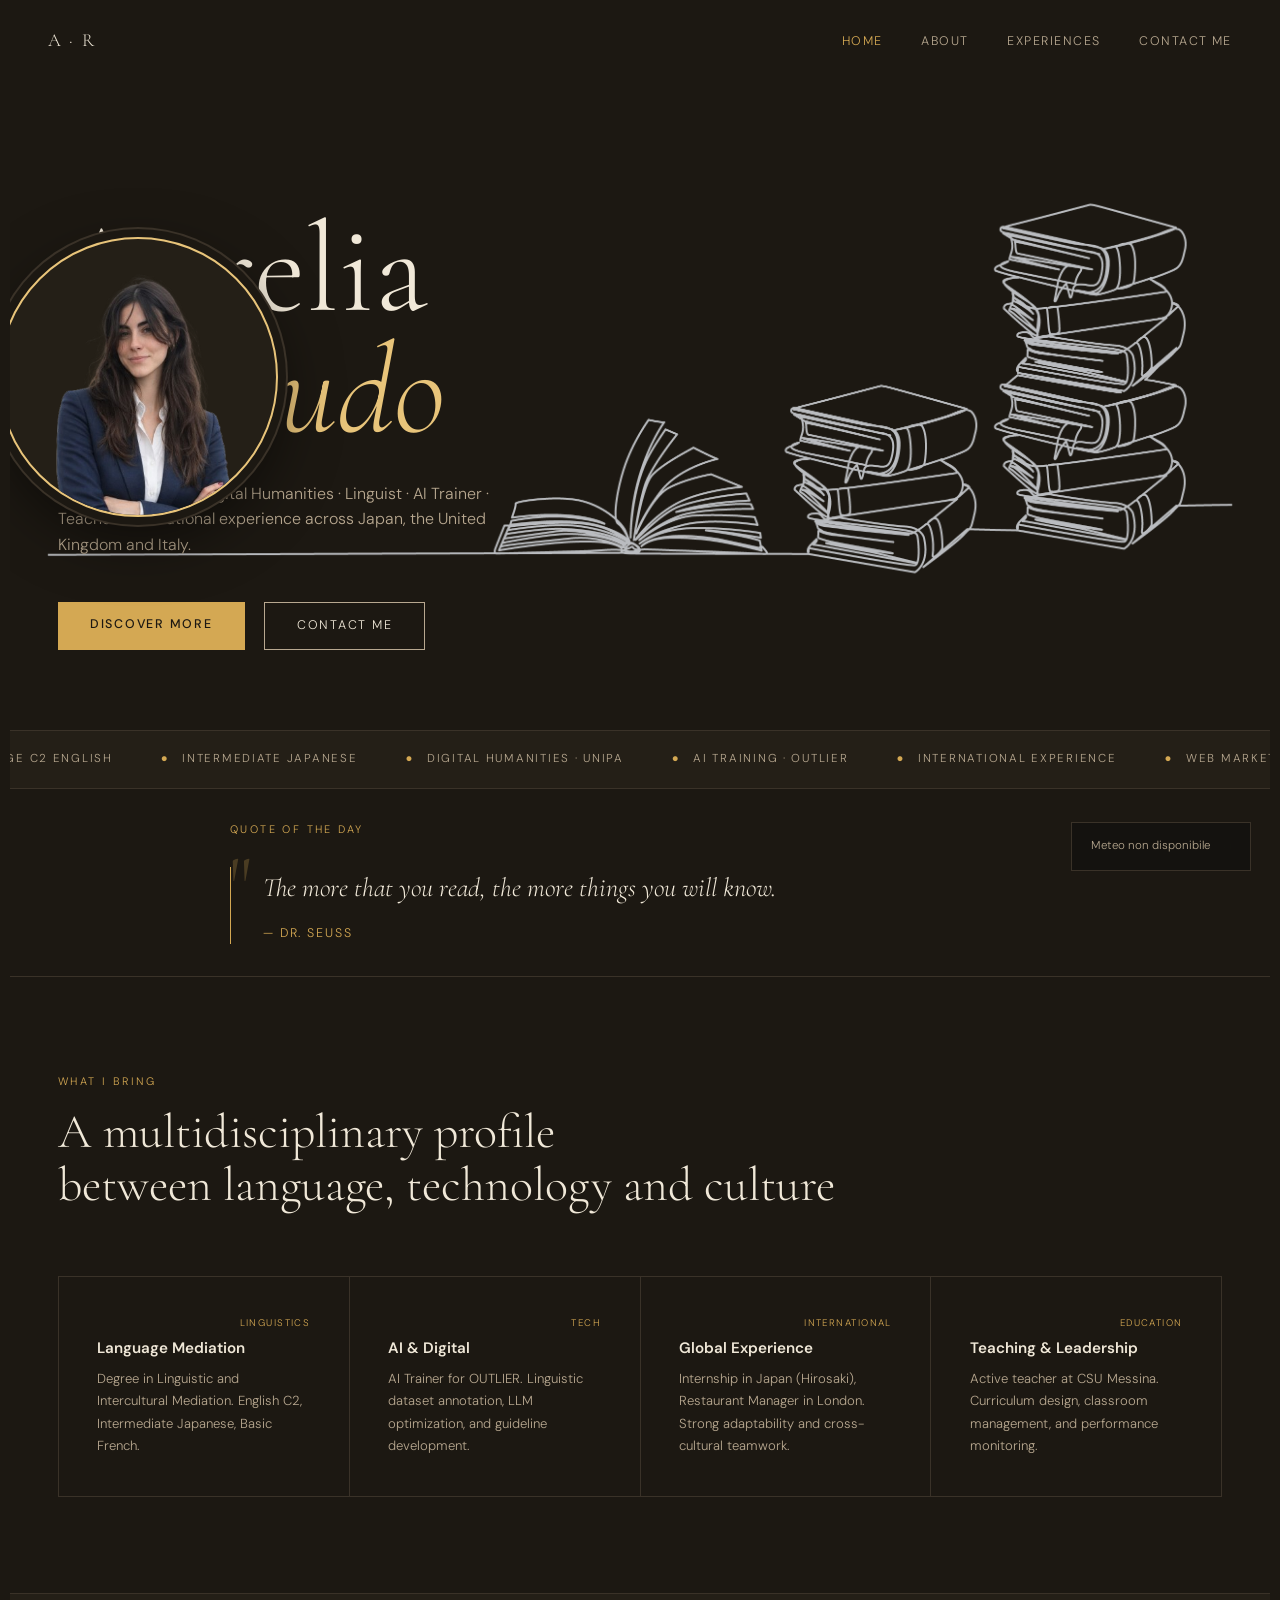
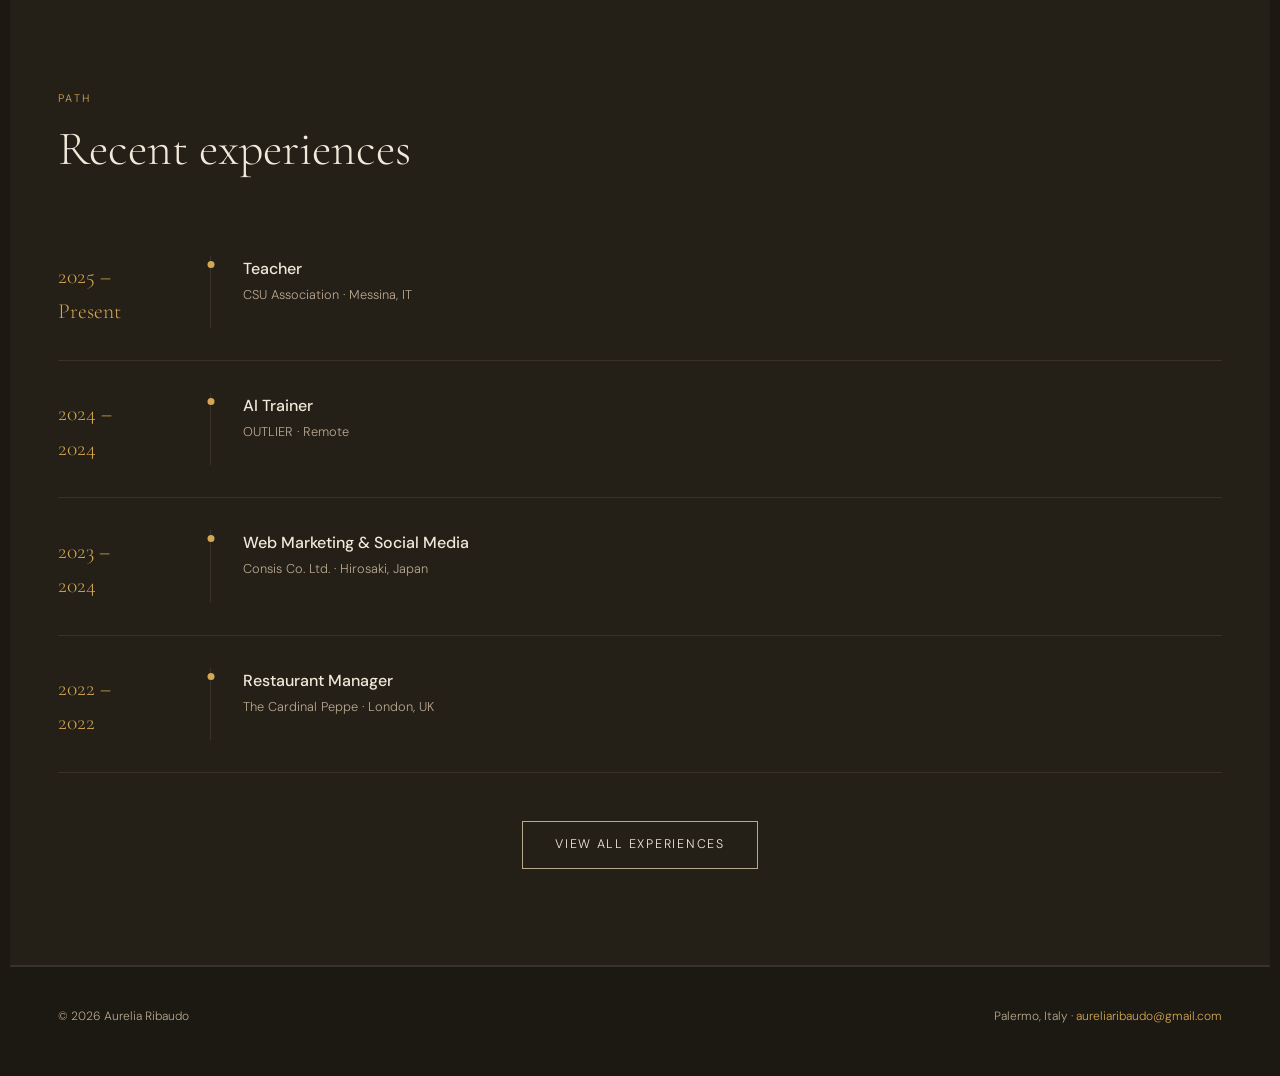
==== commit e0e0fe24: "Add files via upload" ====
--- a/index.html
+++ b/index.html
@@ -30,7 +30,9 @@
 <section class="hero">
   <div class="hero-bg"></div>
   <div class="hero-grid"></div>
-  <div class="hero-circle"></div>
+  <div class="hero-circle">
+    <img src="images/propic.png" alt = "Aurelia"/>
+  </div>
   <div class="hero-content">
     <h1 class="hero-name">Aurelia<br /><em>Ribaudo</em></h1>
     <p class="hero-sub">Master’s student in Digital Humanities · Linguist · AI Trainer · Teacher. International experience across Japan, the United Kingdom and Italy.</p>
@@ -52,6 +54,17 @@
   <p class="strip-item"><span>●</span> Web Marketing · Japan</p>
 </div>
 
+<!-- QUOTE OF THE DAY -->
+<section class="quote-section">
+  <div class="quote-inner">
+    <p class="section-label">Quote of the day</p>
+    <div class="quote-wrapper">
+      <span class="quote-mark">"</span>
+      <blockquote id="quote-text" class="quote-text">Loading…</blockquote>
+      <p id="quote-author" class="quote-author">—</p>
+    </div>
+  </div>
+</section>
 <!-- FEATURES -->
 <section class="features-section">
   <div class="features">
@@ -133,7 +146,7 @@
 
 <!-- FOOTER -->
 <footer>
-  <span>© 2025 Aurelia Ribaudo</span>
+  <span>© 2026 Aurelia Ribaudo</span>
   <span>Palermo, Italy · <a href="mailto:aureliaribaudo@gmail.com">aureliaribaudo@gmail.com</a></span>
 </footer>
 
--- a/css/index.css
+++ b/css/index.css
@@ -14,6 +14,7 @@
   display: flex; flex-direction: column; justify-content: flex-end;
   padding: 0 3rem 5rem;
   position: relative; overflow: hidden;
+  
 }
 .hero-bg {
   position: absolute; inset: 0;
@@ -24,6 +25,37 @@
   opacity: 0.8;
   mix-blend-mode: difference;
 }
+.hero-circle {
+  position: absolute;
+  right: 62rem;
+  top: 51%;
+  transform: translateY(-50%);
+  z-index: 3;
+ 
+  width: clamp(180px, 22vw, 280px);
+  height: clamp(180px, 22vw, 280px);
+  border-radius: 50%;
+ 
+  border: 2px solid var(--gold-light);
+  box-shadow:
+    0 0 0 8px var(--bg),
+    0 0 0 10px var(--border),
+    0 20px 60px rgba(0, 0, 0, .55);
+ 
+  background: var(--surface);     
+  overflow: hidden;
+ 
+  opacity: 0;
+  animation: fadeIn 1s .9s forwards;
+}
+ 
+.hero-circle img {
+  width: 100%;
+  height: 100%;
+  object-fit: cover;
+  object-position: center top;
+  display: block;
+}
 
 .hero-content { position: relative; z-index: 2; max-width: 820px; }
 
@@ -37,7 +69,7 @@
   font-family: 'Cormorant Garamond', serif;
   font-size: clamp(3.5rem, 10vw, 8rem);
   font-weight: 300; line-height: .95; color: var(--cream);
-  opacity: 0; animation: fadeUp .9s .4s forwards;
+  opacity: 1; 
 }
 .hero-name em { font-style: italic; color: var(--gold-light); }
 .hero-sub {
@@ -71,6 +103,7 @@
   padding: 1.2rem 3rem;
   display: flex; gap: 3rem; overflow: hidden;
   background: var(--surface);
+  justify-content: center;
 }
 .strip-item { white-space: nowrap; font-size: .72rem; letter-spacing: .15em; text-transform: uppercase; color: var(--muted); }
 .strip-item span { color: var(--gold); margin-right: .5rem; }
@@ -127,12 +160,77 @@
 .tl-company { font-size: .8rem; color: var(--muted); margin-top: .2rem; }
 .cta-center { text-align: center; margin-top: 3rem; }
 
-
-/* ── RESPONSIVE ── */
+/* ── QUOTE OF THE DAY ── */
+.quote-section {
+  padding: 2rem 3rem;
+  background: var(--bg);
+  border-bottom: 1px solid var(--border);
+}
+.quote-inner {
+  max-width: 820px;
+  margin: 0 auto;
+}
+.quote-wrapper {
+  margin-top: 1.8rem;
+  position: relative;
+  padding-left: 2rem;
+  border-left: 1px solid var(--gold);
+}
+.quote-mark {
+  position: absolute;
+  top: -1.4rem;
+  left: -.1rem;
+  font-family: 'Cormorant Garamond', serif;
+  font-size: 5rem;
+  line-height: 1;
+  color: var(--gold);
+  opacity: .25;
+  pointer-events: none;
+}
+.quote-text {
+  font-family: 'Cormorant Garamond', serif;
+  font-size: clamp(1.2rem, 2.5vw, 1.65rem);
+  font-style: italic;
+  font-weight: 300;
+  color: var(--cream);
+  line-height: 1.6;
+  margin: 0 0 .9rem 0;
+  opacity: 0;
+  transition: opacity .8s ease;
+}
+.quote-text.loaded { opacity: 1; }
+.quote-author {
+  font-size: .78rem;
+  letter-spacing: .15em;
+  text-transform: uppercase;
+  color: var(--gold);
+  margin: 0;
+  opacity: 0;
+  transition: opacity .8s ease .2s;
+}
+.quote-author.loaded { opacity: 1; }
+
+@media (max-width: 768px) {
+  .quote-section { padding: 3rem 1.5rem; }
+}
+
 @media (max-width: 768px) {
   .hero { padding: 0 1.5rem 4rem; }
   .strip { padding: 1rem 1.5rem; }
   .features-section { padding: 4rem 1.5rem; }
   .timeline-section { padding: 4rem 1.5rem; }
   .tl-item { grid-template-columns: 80px 1px 1fr; }
-}+}
+body {
+  font-size: 14px;
+  padding: 10px;
+}
+
+@media (min-width: 481px) {
+.hero-bg {
+  background-position: 0 170px;
+}
+
+}
+
+
